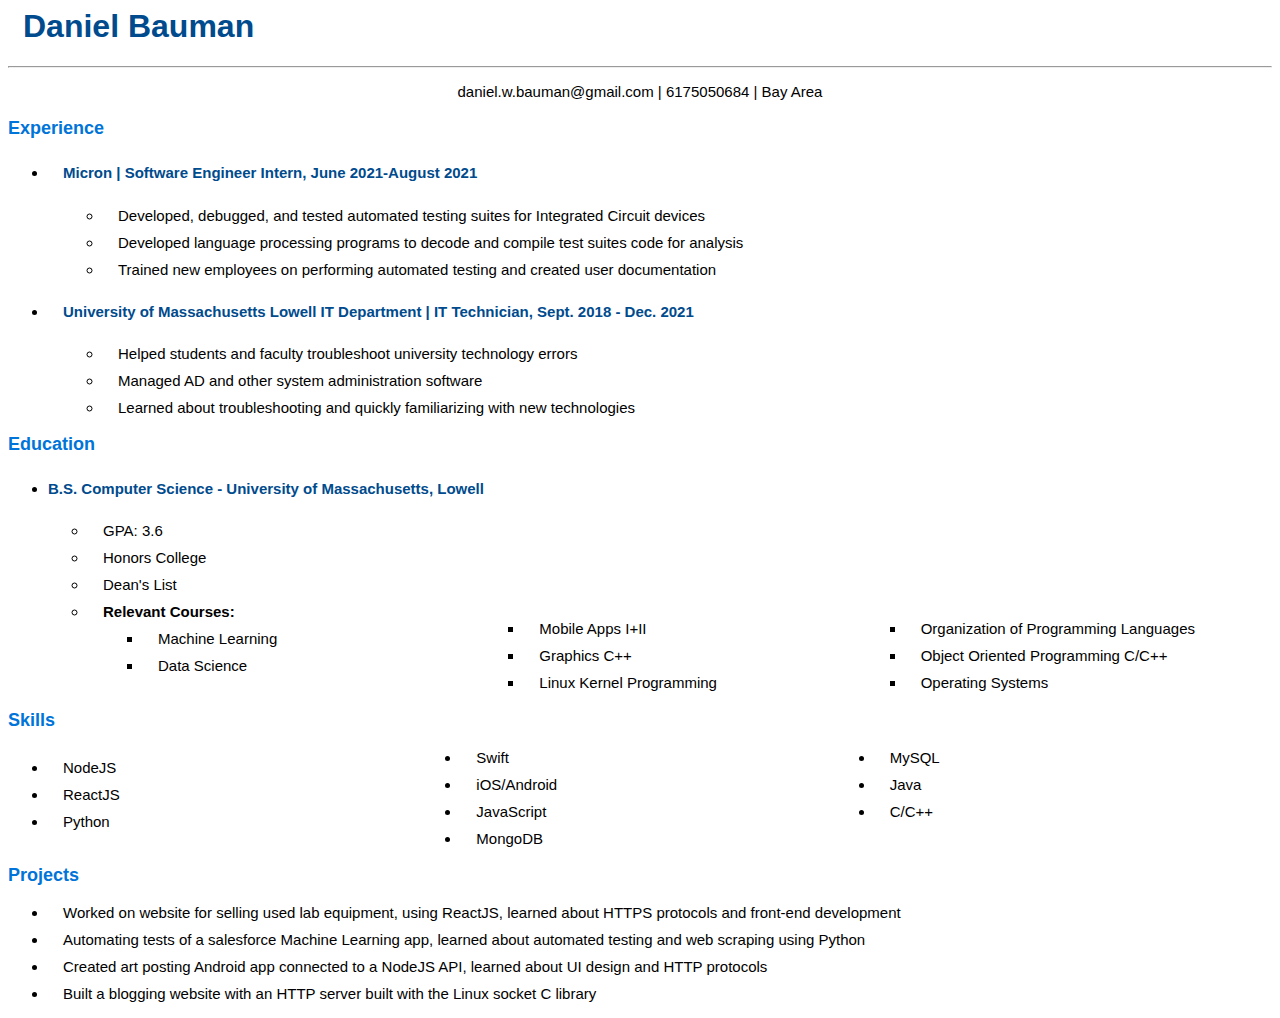
==== danielbaumanresume.html @ 148dabb6 "added resume" ====
<html>
  <head>
    <title>resume</title>
    <link rel="stylesheet" href="./resume.css" type="text/css"/>
  </head>
  <body>
    <h1>Daniel Bauman</h1>
    <hr>

    <p class="contact">daniel.w.bauman@gmail.com  | 6175050684 | Bay Area</p>

    <h3>Experience</h3>

    <ul>
      <li class="job">
        <h5>Micron | Software Engineer Intern, June 2021-August 2021</h5>
        <ul>
          <li class="job-description">
            Developed, debugged, and tested automated testing suites for Integrated Circuit devices
          </li>
          <li class="job-description">
            Developed language processing programs to decode and compile test suites code for analysis
          </li>
          <li class="job-description">
            Trained new employees on performing automated testing and created user documentation
          </li>
        </ul>
      </li>

      <li class="job">
        <h5>University of Massachusetts Lowell IT Department | IT Technician, Sept. 2018 - Dec. 2021</h5>
        <ul>
          <li class="job-description">
            Helped students and faculty troubleshoot university technology errors
          </li>
          <li class="job-description">
            Managed AD and other system administration software
          </li>
          <li class="job-description">
            Learned about troubleshooting and quickly familiarizing with new technologies
          </li>
        </ul>
      </li>
    </ul>

    <h3>Education</h3>

    <ul>
      <li><h5 class="degree">B.S. Computer Science - University of Massachusetts, Lowell</h5></li>
      <ul>
        <li class="job-description">GPA: 3.6</li>
        <li class="job-description">Honors College</li>
        <li class="job-description">Dean's List</li>
        <li class="job-description">
          <b class="courses">Relevant Courses:</b>
          <ul class="classes">
            <li class="job-description">Machine Learning</li>
            <li class="job-description">Data Science</li>
            <li class="job-description">Mobile Apps I+II</li>
            <li class="job-description">Graphics C++</li>
            <li class="job-description">Linux Kernel Programming</li>
            <li class="job-description">Organization of Programming Languages</li>
            <li class="job-description">Object Oriented Programming C/C++</li>
            <li class="job-description">Operating Systems</li>
          </ul>
        </li>
      </ul>
    </ul>

    <h3>Skills</h3>
    <ul class="classes">
      <li class="job-description">NodeJS</li>
      <li class="job-description">ReactJS</li>
      <li class="job-description">Python</li>
      <li class="job-description">Swift</li>
      <li class="job-description">iOS/Android</li>
      <li class="job-description">JavaScript</li>
      <li class="job-description">MongoDB</li>
      <li class="job-description">MySQL</li>
      <li class="job-description">Java</li>
      <li class="job-description">C/C++</li>
    </ul>


    <h3>Projects</h3>

    <div>
      <ul>
        <li class="job-description">
          Worked on website for selling used lab equipment, using ReactJS, learned about HTTPS protocols and front-end development
        </li>
        <li class="job-description">
          Automating tests of a salesforce Machine Learning app, learned about automated testing and web scraping using Python
        </li>
        <li class="job-description">
          Created art posting Android app connected to a NodeJS API, learned about UI design and HTTP protocols
        </li>
        <li class="job-description">
          Built a blogging website with an HTTP server built with the Linux socket C library
        </li>
      </ul>
    </div>
  </body>
</html>
---- resume.css ----
body {
  font-family: "Arial", sans-serif;
}

h1 {
  color: #004B8D;
  margin-left: 15px;
}

.contact {
   text-align: center;
   font-size: 15px;
}

h3 {
  color: #0074D9;
  font-size: 18px
}

h5 {
  color: #004B8D;
  font-size: 15px;
}

.job {
  padding-left: 15px;
}

.job-description {
  font-size: 15px;
  padding-left: 15px;
  margin-top: 10px;
}

.classes {
  column-count: 3;
}
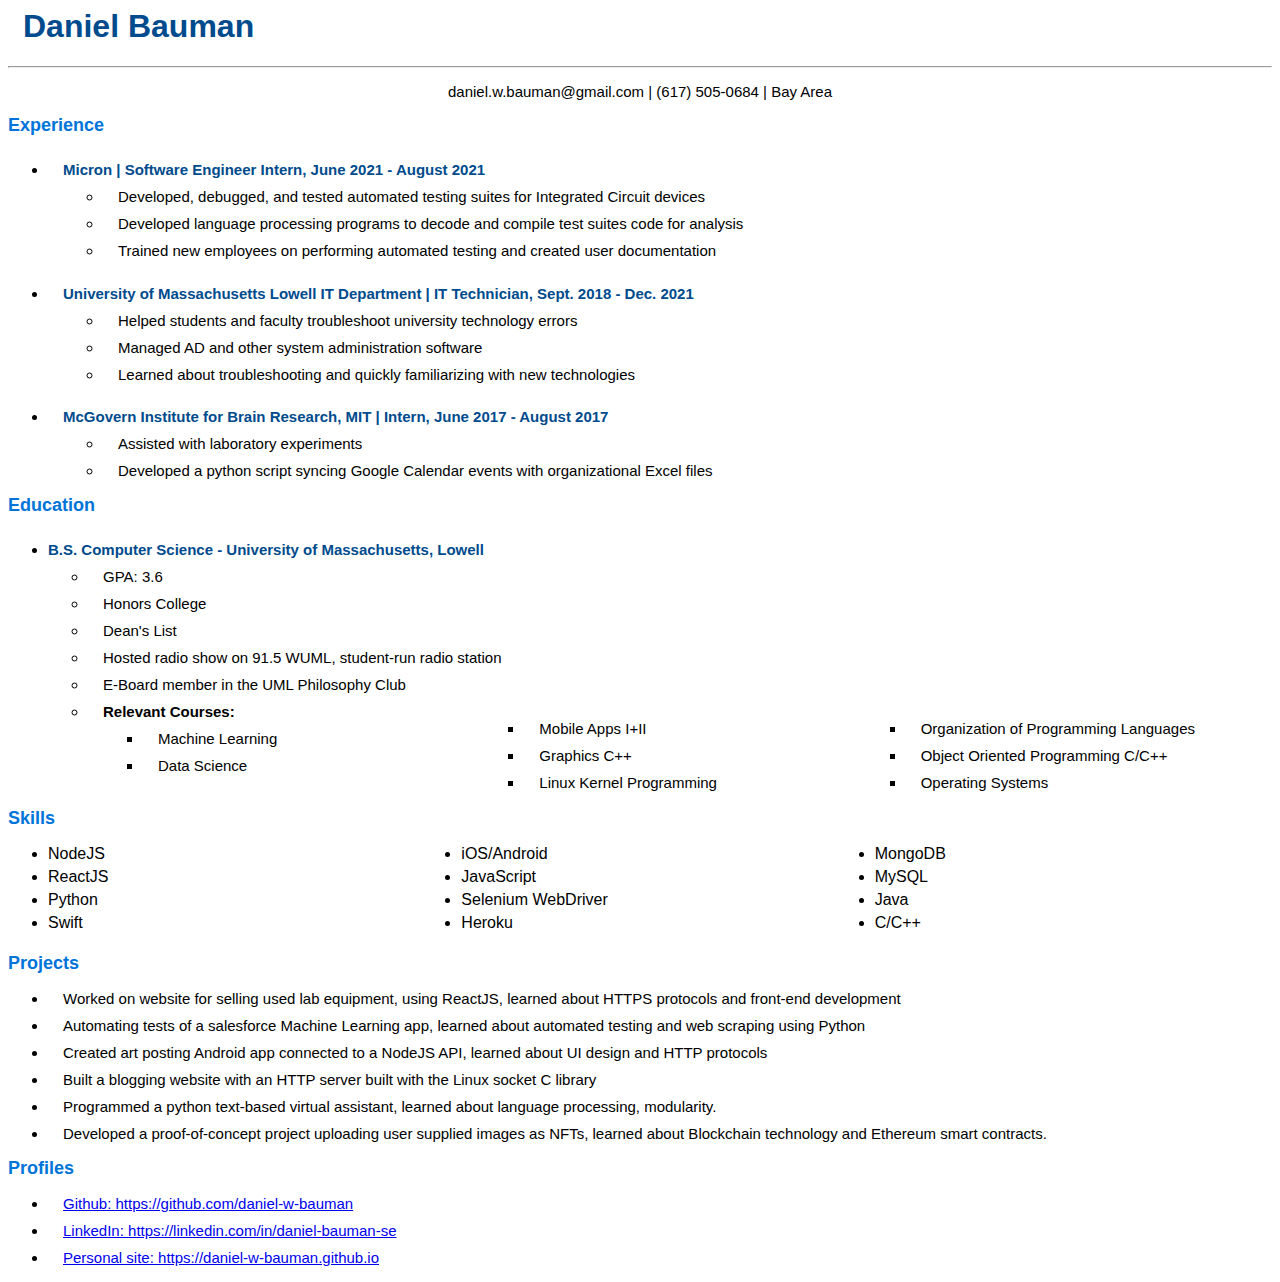
==== commit a0fde185: "updated resume" ====
--- a/danielbaumanresume.html
+++ b/danielbaumanresume.html
@@ -7,21 +7,20 @@
     <h1>Daniel Bauman</h1>
     <hr>
 
-    <p class="contact">daniel.w.bauman@gmail.com  | 6175050684 | Bay Area</p>
+    <p class="contact">daniel.w.bauman@gmail.com  | (617) 505-0684 | Bay Area</p>
 
     <h3>Experience</h3>
-
     <ul>
       <li class="job">
-        <h5>Micron | Software Engineer Intern, June 2021-August 2021</h5>
+        <h5>Micron | Software Engineer Intern, June 2021 - August 2021</h5>
         <ul>
-          <li class="job-description">
+          <li class="list-item">
             Developed, debugged, and tested automated testing suites for Integrated Circuit devices
           </li>
-          <li class="job-description">
+          <li class="list-item">
             Developed language processing programs to decode and compile test suites code for analysis
           </li>
-          <li class="job-description">
+          <li class="list-item">
             Trained new employees on performing automated testing and created user documentation
           </li>
         </ul>
@@ -30,38 +29,51 @@
       <li class="job">
         <h5>University of Massachusetts Lowell IT Department | IT Technician, Sept. 2018 - Dec. 2021</h5>
         <ul>
-          <li class="job-description">
+          <li class="list-item">
             Helped students and faculty troubleshoot university technology errors
           </li>
-          <li class="job-description">
+          <li class="list-item">
             Managed AD and other system administration software
           </li>
-          <li class="job-description">
+          <li class="list-item">
             Learned about troubleshooting and quickly familiarizing with new technologies
+          </li>
+        </ul>
+      </li>
+
+      <li class="job">
+        <h5>McGovern Institute for Brain Research, MIT | Intern, June 2017 - August 2017</h5>
+        <ul>
+          <li class="list-item">
+            Assisted with laboratory experiments
+          </li>
+          <li class="list-item">
+            Developed a python script syncing Google Calendar events with organizational Excel files
           </li>
         </ul>
       </li>
     </ul>
 
     <h3>Education</h3>
-
     <ul>
       <li><h5 class="degree">B.S. Computer Science - University of Massachusetts, Lowell</h5></li>
       <ul>
-        <li class="job-description">GPA: 3.6</li>
-        <li class="job-description">Honors College</li>
-        <li class="job-description">Dean's List</li>
-        <li class="job-description">
+        <li class="list-item">GPA: 3.6</li>
+        <li class="list-item">Honors College</li>
+        <li class="list-item">Dean's List</li>
+        <li class="list-item">Hosted radio show on 91.5 WUML, student-run radio station</li>
+        <li class="list-item">E-Board member in the UML Philosophy Club</li>
+        <li class="list-item">
           <b class="courses">Relevant Courses:</b>
           <ul class="classes">
-            <li class="job-description">Machine Learning</li>
-            <li class="job-description">Data Science</li>
-            <li class="job-description">Mobile Apps I+II</li>
-            <li class="job-description">Graphics C++</li>
-            <li class="job-description">Linux Kernel Programming</li>
-            <li class="job-description">Organization of Programming Languages</li>
-            <li class="job-description">Object Oriented Programming C/C++</li>
-            <li class="job-description">Operating Systems</li>
+            <li class="list-item">Machine Learning</li>
+            <li class="list-item">Data Science</li>
+            <li class="list-item">Mobile Apps I+II</li>
+            <li class="list-item">Graphics C++</li>
+            <li class="list-item">Linux Kernel Programming</li>
+            <li class="list-item">Organization of Programming Languages</li>
+            <li class="list-item">Object Oriented Programming C/C++</li>
+            <li class="list-item">Operating Systems</li>
           </ul>
         </li>
       </ul>
@@ -69,36 +81,51 @@
 
     <h3>Skills</h3>
     <ul class="classes">
-      <li class="job-description">NodeJS</li>
-      <li class="job-description">ReactJS</li>
-      <li class="job-description">Python</li>
-      <li class="job-description">Swift</li>
-      <li class="job-description">iOS/Android</li>
-      <li class="job-description">JavaScript</li>
-      <li class="job-description">MongoDB</li>
-      <li class="job-description">MySQL</li>
-      <li class="job-description">Java</li>
-      <li class="job-description">C/C++</li>
+      <li class="skill">NodeJS</li>
+      <li class="skill">ReactJS</li>
+      <li class="skill">Python</li>
+      <li class="skill">Swift</li>
+      <li class="skill">iOS/Android</li>
+      <li class="skill">JavaScript</li>
+      <li class="skill">Selenium WebDriver</li>
+      <li class="skill">Heroku</li>
+      <li class="skill">MongoDB</li>
+      <li class="skill">MySQL</li>
+      <li class="skill">Java</li>
+      <li class="skill">C/C++</li>
     </ul>
 
 
     <h3>Projects</h3>
 
-    <div>
-      <ul>
-        <li class="job-description">
-          Worked on website for selling used lab equipment, using ReactJS, learned about HTTPS protocols and front-end development
-        </li>
-        <li class="job-description">
-          Automating tests of a salesforce Machine Learning app, learned about automated testing and web scraping using Python
-        </li>
-        <li class="job-description">
-          Created art posting Android app connected to a NodeJS API, learned about UI design and HTTP protocols
-        </li>
-        <li class="job-description">
-          Built a blogging website with an HTTP server built with the Linux socket C library
-        </li>
-      </ul>
-    </div>
+    <ul>
+      <li class="list-item">
+        Worked on website for selling used lab equipment, using ReactJS, learned about HTTPS protocols and front-end development
+      </li>
+      <li class="list-item">
+        Automating tests of a salesforce Machine Learning app, learned about automated testing and web scraping using Python
+      </li>
+      <li class="list-item">
+        Created art posting Android app connected to a NodeJS API, learned about UI design and HTTP protocols
+      </li>
+      <li class="list-item">
+        Built a blogging website with an HTTP server built with the Linux socket C library
+      </li>
+      <li class="list-item">
+        Programmed a python text-based virtual assistant, learned about language processing, modularity.
+      </li>
+      <li class="list-item">
+        Developed a proof-of-concept project uploading user supplied images as NFTs, learned about Blockchain technology and Ethereum smart contracts.
+      </li>
+    </ul>
+
+
+    <h3>Profiles</h3>
+    <ul>
+      <li class="list-item"><a href="https://github.com/daniel-w-bauman">Github: https://github.com/daniel-w-bauman</a></li>
+      <li class="list-item"><a href="https://linkedin.com/in/daniel-bauman-se">LinkedIn: https://linkedin.com/in/daniel-bauman-se</a></li>
+      <li class="list-item"><a href="https://daniel-w-bauman.github.io">Personal site: https://daniel-w-bauman.github.io</a></li>
+    </ul>
+
   </body>
 </html>
--- a/resume.css
+++ b/resume.css
@@ -14,19 +14,22 @@
 
 h3 {
   color: #0074D9;
-  font-size: 18px
+  font-size: 18px;
+  margin-top: 10px;
+  margin-bottom: 2px;
 }
 
 h5 {
   color: #004B8D;
   font-size: 15px;
+  margin-bottom: 0px;
 }
 
 .job {
   padding-left: 15px;
 }
 
-.job-description {
+.list-item {
   font-size: 15px;
   padding-left: 15px;
   margin-top: 10px;
@@ -35,3 +38,7 @@
 .classes {
   column-count: 3;
 }
+
+.skill {
+  margin-bottom: 5px;
+}
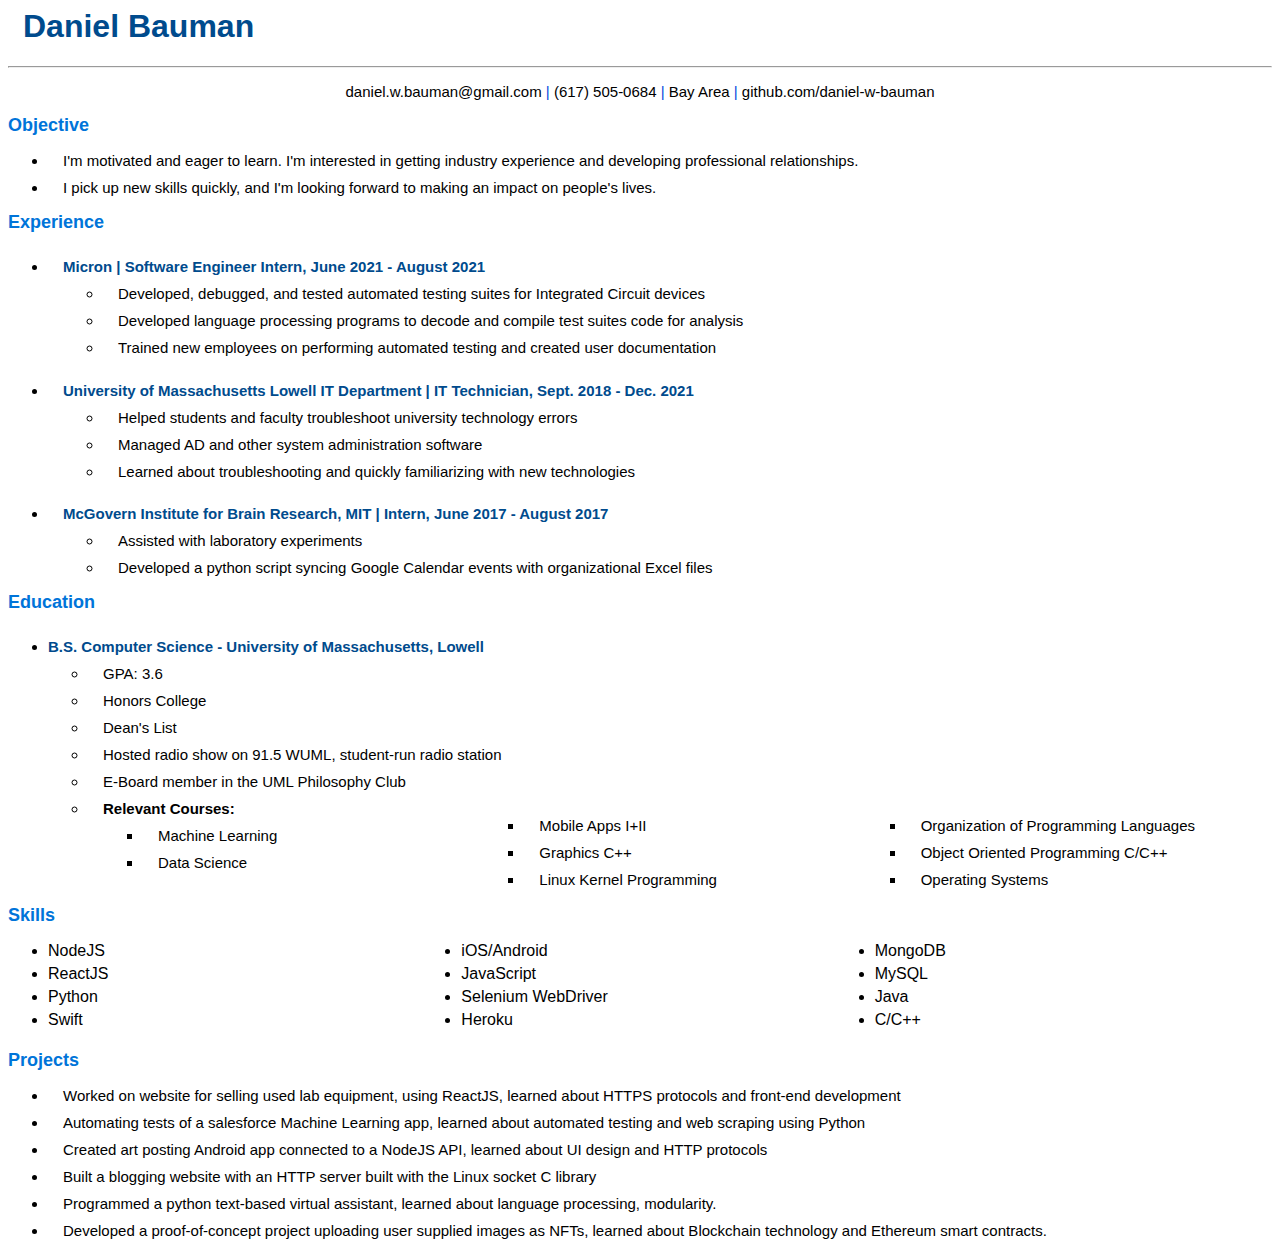
==== commit 94e39e74: "updated resume" ====
--- a/danielbaumanresume.html
+++ b/danielbaumanresume.html
@@ -7,7 +7,13 @@
     <h1>Daniel Bauman</h1>
     <hr>
 
-    <p class="contact">daniel.w.bauman@gmail.com  | (617) 505-0684 | Bay Area</p>
+    <p class="contact">daniel.w.bauman@gmail.com  <font style="color: #004BDD">|</font> (617) 505-0684 <font style="color: #004BDD">|</font> Bay Area <font style="color: #004BDD">|</font> github.com/daniel-w-bauman</p>
+
+    <h3>Objective</h3>
+    <ul>
+      <li class="list-item">I'm motivated and eager to learn. I'm interested in getting industry experience and developing professional relationships.</li>
+      <li class="list-item">I pick up new skills quickly, and I'm looking forward to making an impact on people's lives.</li>
+    </ul>
 
     <h3>Experience</h3>
     <ul>
@@ -95,9 +101,7 @@
       <li class="skill">C/C++</li>
     </ul>
 
-
     <h3>Projects</h3>
-
     <ul>
       <li class="list-item">
         Worked on website for selling used lab equipment, using ReactJS, learned about HTTPS protocols and front-end development
@@ -118,14 +122,5 @@
         Developed a proof-of-concept project uploading user supplied images as NFTs, learned about Blockchain technology and Ethereum smart contracts.
       </li>
     </ul>
-
-
-    <h3>Profiles</h3>
-    <ul>
-      <li class="list-item"><a href="https://github.com/daniel-w-bauman">Github: https://github.com/daniel-w-bauman</a></li>
-      <li class="list-item"><a href="https://linkedin.com/in/daniel-bauman-se">LinkedIn: https://linkedin.com/in/daniel-bauman-se</a></li>
-      <li class="list-item"><a href="https://daniel-w-bauman.github.io">Personal site: https://daniel-w-bauman.github.io</a></li>
-    </ul>
-
   </body>
 </html>
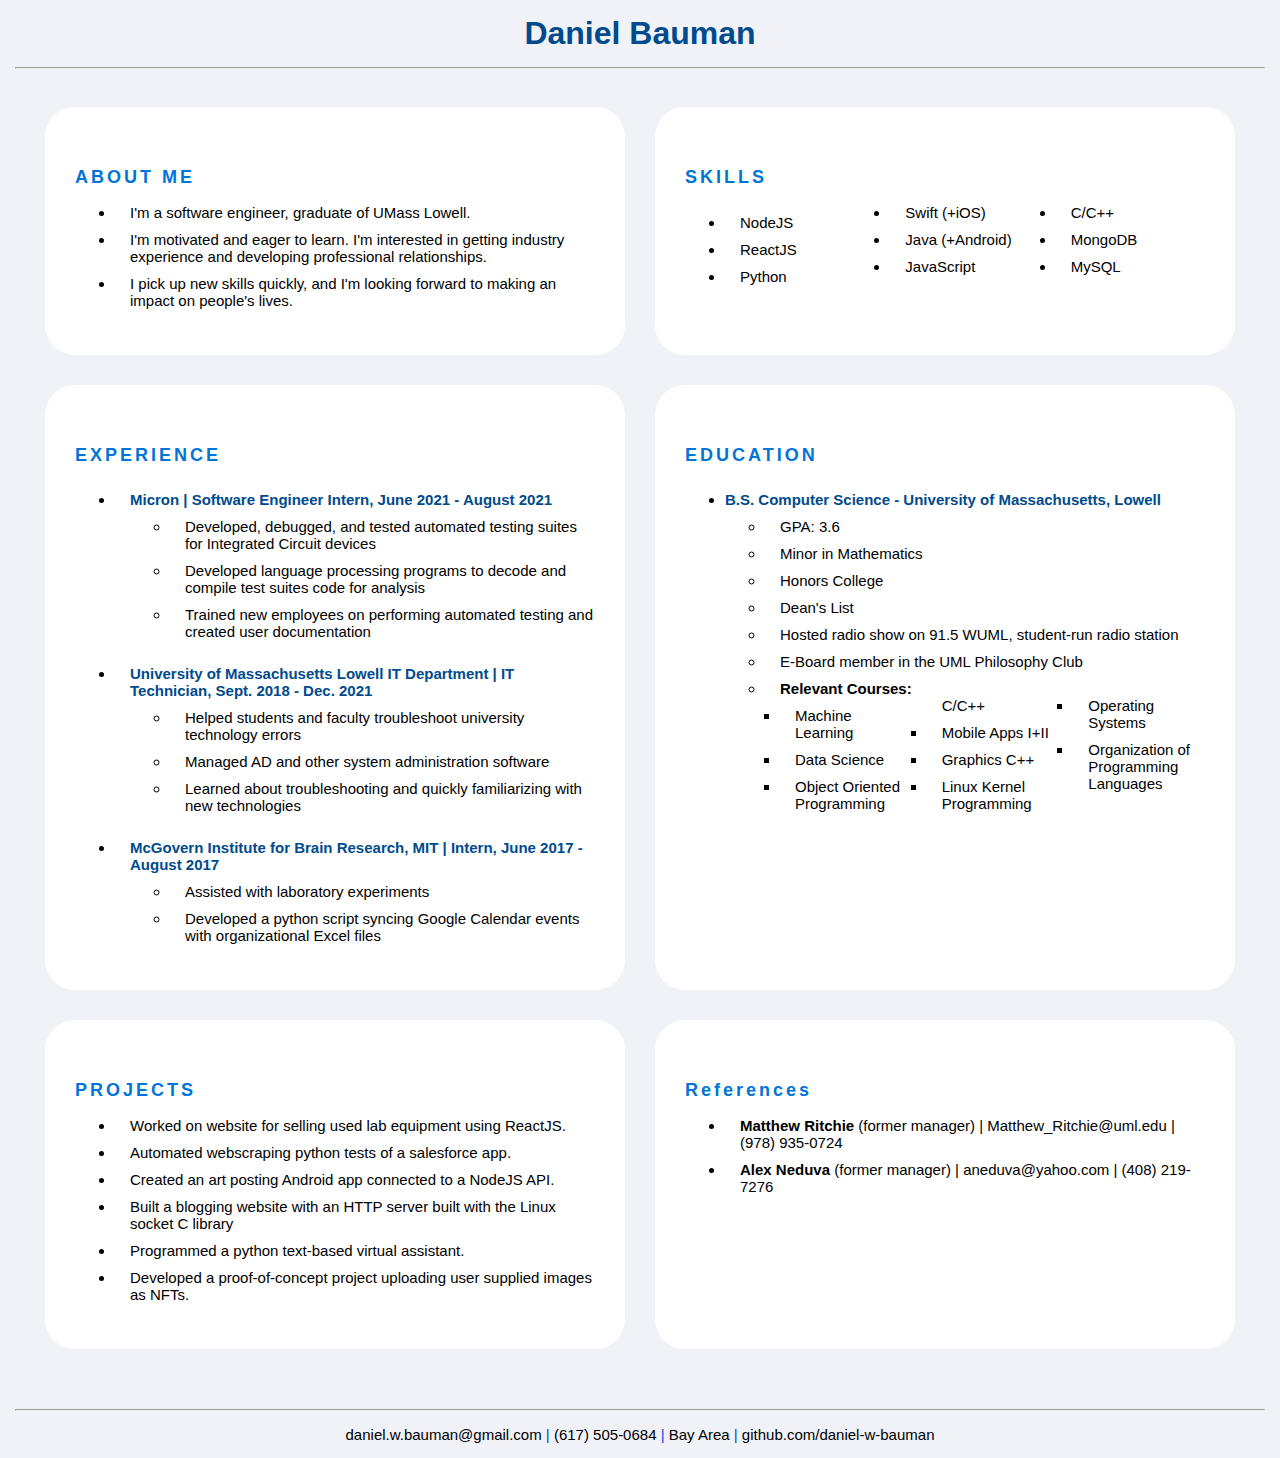
==== commit e174f76c: "updated resume - tiles" ====
--- a/danielbaumanresume.html
+++ b/danielbaumanresume.html
@@ -7,120 +7,143 @@
     <h1>Daniel Bauman</h1>
     <hr>
 
-    <p class="contact">daniel.w.bauman@gmail.com  <font style="color: #004BDD">|</font> (617) 505-0684 <font style="color: #004BDD">|</font> Bay Area <font style="color: #004BDD">|</font> github.com/daniel-w-bauman</p>
+    <table>
+      <tr>
+        <td>
+          <h3>ABOUT ME</h3>
+          <ul>
+            <li class="list-item">I'm a software engineer, graduate of UMass Lowell.</li>
+            <li class="list-item">I'm motivated and eager to learn. I'm interested in getting industry experience and developing professional relationships.</li>
+            <li class="list-item">I pick up new skills quickly, and I'm looking forward to making an impact on people's lives.</li>
+          </ul>
+        </td>
+        <td>
+          <h3>SKILLS</h3>
+          <ul class="skills">
+            <li class="list-item">NodeJS</li>
+            <li class="list-item">ReactJS</li>
+            <li class="list-item">Python</li>
+            <li class="list-item">Swift (+iOS)</li>
+            <li class="list-item">Java (+Android)</li>
+            <li class="list-item">JavaScript</li>
+            <li class="list-item">C/C++</li>
+            <li class="list-item">MongoDB</li>
+            <li class="list-item">MySQL</li>
+          </ul>
+        </td>
+      </tr>
+      <tr>
+        <td>
+          <h3>EXPERIENCE</h3>
+          <ul>
+            <li class="job">
+              <h5>Micron | Software Engineer Intern, June 2021 - August 2021</h5>
+              <ul>
+                <li class="list-item">
+                  Developed, debugged, and tested automated testing suites for Integrated Circuit devices
+                </li>
+                <li class="list-item">
+                  Developed language processing programs to decode and compile test suites code for analysis
+                </li>
+                <li class="list-item">
+                  Trained new employees on performing automated testing and created user documentation
+                </li>
+              </ul>
+            </li>
 
-    <h3>Objective</h3>
-    <ul>
-      <li class="list-item">I'm motivated and eager to learn. I'm interested in getting industry experience and developing professional relationships.</li>
-      <li class="list-item">I pick up new skills quickly, and I'm looking forward to making an impact on people's lives.</li>
-    </ul>
+            <li class="job">
+              <h5>University of Massachusetts Lowell IT Department | IT Technician, Sept. 2018 - Dec. 2021</h5>
+              <ul>
+                <li class="list-item">
+                  Helped students and faculty troubleshoot university technology errors
+                </li>
+                <li class="list-item">
+                  Managed AD and other system administration software
+                </li>
+                <li class="list-item">
+                  Learned about troubleshooting and quickly familiarizing with new technologies
+                </li>
+              </ul>
+            </li>
 
-    <h3>Experience</h3>
-    <ul>
-      <li class="job">
-        <h5>Micron | Software Engineer Intern, June 2021 - August 2021</h5>
-        <ul>
-          <li class="list-item">
-            Developed, debugged, and tested automated testing suites for Integrated Circuit devices
-          </li>
-          <li class="list-item">
-            Developed language processing programs to decode and compile test suites code for analysis
-          </li>
-          <li class="list-item">
-            Trained new employees on performing automated testing and created user documentation
-          </li>
-        </ul>
-      </li>
+            <li class="job">
+              <h5>McGovern Institute for Brain Research, MIT | Intern, June 2017 - August 2017</h5>
+              <ul>
+                <li class="list-item">
+                  Assisted with laboratory experiments
+                </li>
+                <li class="list-item">
+                  Developed a python script syncing Google Calendar events with organizational Excel files
+                </li>
+              </ul>
+            </li>
+          </ul>
+        </td>
+        <td>
+          <h3>EDUCATION</h3>
+          <ul>
+            <li><h5 class="degree">B.S. Computer Science - University of Massachusetts, Lowell</h5></li>
+            <ul>
+              <li class="list-item">GPA: 3.6</li>
+              <li class="list-item">Minor in Mathematics</li>
+              <li class="list-item">Honors College</li>
+              <li class="list-item">Dean's List</li>
+              <li class="list-item">Hosted radio show on 91.5 WUML, student-run radio station</li>
+              <li class="list-item">E-Board member in the UML Philosophy Club</li>
+              <li class="list-item">
+                <b class="courses">Relevant Courses:</b>
+                <ul class="classes">
+                  <li class="list-item">Machine Learning</li>
+                  <li class="list-item">Data Science</li>
+                  <li class="list-item">Object Oriented Programming C/C++</li>
+                  <li class="list-item">Mobile Apps I+II</li>
+                  <li class="list-item">Graphics C++</li>
+                  <li class="list-item">Linux Kernel Programming</li>
+                  <li class="list-item">Operating Systems</li>
+                  <li class="list-item">Organization of Programming Languages</li>
+                </ul>
+              </li>
+            </ul>
+          </ul>
+        </td>
+      </tr>
+      <tr>
+        <td>
+          <h3>PROJECTS</h3>
+          <ul>
+            <li class="list-item">
+              Worked on website for selling used lab equipment using ReactJS.
+            </li>
+            <li class="list-item">
+              Automated webscraping python tests of a salesforce app.
+            </li>
+            <li class="list-item">
+              Created an art posting Android app connected to a NodeJS API.
+            </li>
+            <li class="list-item">
+              Built a blogging website with an HTTP server built with the Linux socket C library
+            </li>
+            <li class="list-item">
+              Programmed a python text-based virtual assistant.
+            </li>
+            <li class="list-item">
+              Developed a proof-of-concept project uploading user supplied images as NFTs.
+            </li>
+          </ul>
+        </td>
+        <td>
+          <h3>References</h3>
+          <ul>
+            <li class="list-item"><b>Matthew Ritchie</b> (former manager) | Matthew_Ritchie@uml.edu | (978) 935-0724</li>
+            <li class="list-item"><b>Alex Neduva</b> (former manager) | aneduva@yahoo.com | (408) 219-7276</li>
+          </ul>
+        </td>
+      </tr>
+    </table>
 
-      <li class="job">
-        <h5>University of Massachusetts Lowell IT Department | IT Technician, Sept. 2018 - Dec. 2021</h5>
-        <ul>
-          <li class="list-item">
-            Helped students and faculty troubleshoot university technology errors
-          </li>
-          <li class="list-item">
-            Managed AD and other system administration software
-          </li>
-          <li class="list-item">
-            Learned about troubleshooting and quickly familiarizing with new technologies
-          </li>
-        </ul>
-      </li>
-
-      <li class="job">
-        <h5>McGovern Institute for Brain Research, MIT | Intern, June 2017 - August 2017</h5>
-        <ul>
-          <li class="list-item">
-            Assisted with laboratory experiments
-          </li>
-          <li class="list-item">
-            Developed a python script syncing Google Calendar events with organizational Excel files
-          </li>
-        </ul>
-      </li>
-    </ul>
-
-    <h3>Education</h3>
-    <ul>
-      <li><h5 class="degree">B.S. Computer Science - University of Massachusetts, Lowell</h5></li>
-      <ul>
-        <li class="list-item">GPA: 3.6</li>
-        <li class="list-item">Honors College</li>
-        <li class="list-item">Dean's List</li>
-        <li class="list-item">Hosted radio show on 91.5 WUML, student-run radio station</li>
-        <li class="list-item">E-Board member in the UML Philosophy Club</li>
-        <li class="list-item">
-          <b class="courses">Relevant Courses:</b>
-          <ul class="classes">
-            <li class="list-item">Machine Learning</li>
-            <li class="list-item">Data Science</li>
-            <li class="list-item">Mobile Apps I+II</li>
-            <li class="list-item">Graphics C++</li>
-            <li class="list-item">Linux Kernel Programming</li>
-            <li class="list-item">Organization of Programming Languages</li>
-            <li class="list-item">Object Oriented Programming C/C++</li>
-            <li class="list-item">Operating Systems</li>
-          </ul>
-        </li>
-      </ul>
-    </ul>
-
-    <h3>Skills</h3>
-    <ul class="classes">
-      <li class="skill">NodeJS</li>
-      <li class="skill">ReactJS</li>
-      <li class="skill">Python</li>
-      <li class="skill">Swift</li>
-      <li class="skill">iOS/Android</li>
-      <li class="skill">JavaScript</li>
-      <li class="skill">Selenium WebDriver</li>
-      <li class="skill">Heroku</li>
-      <li class="skill">MongoDB</li>
-      <li class="skill">MySQL</li>
-      <li class="skill">Java</li>
-      <li class="skill">C/C++</li>
-    </ul>
-
-    <h3>Projects</h3>
-    <ul>
-      <li class="list-item">
-        Worked on website for selling used lab equipment, using ReactJS, learned about HTTPS protocols and front-end development
-      </li>
-      <li class="list-item">
-        Automating tests of a salesforce Machine Learning app, learned about automated testing and web scraping using Python
-      </li>
-      <li class="list-item">
-        Created art posting Android app connected to a NodeJS API, learned about UI design and HTTP protocols
-      </li>
-      <li class="list-item">
-        Built a blogging website with an HTTP server built with the Linux socket C library
-      </li>
-      <li class="list-item">
-        Programmed a python text-based virtual assistant, learned about language processing, modularity.
-      </li>
-      <li class="list-item">
-        Developed a proof-of-concept project uploading user supplied images as NFTs, learned about Blockchain technology and Ethereum smart contracts.
-      </li>
-    </ul>
+    <div class="bottom">
+      <hr>
+      <p class="contact">daniel.w.bauman@gmail.com  <font style="color: #004BDD">|</font> (617) 505-0684 <font style="color: #004BDD">|</font> Bay Area <font style="color: #004BDD">|</font> github.com/daniel-w-bauman</p>
+    </div>
   </body>
 </html>
--- a/resume.css
+++ b/resume.css
@@ -1,10 +1,15 @@
 body {
   font-family: "Arial", sans-serif;
+  margin-left: 15px;
+  margin-right: 15px;
+  background: #f0f2f7;
 }
 
 h1 {
   color: #004B8D;
-  margin-left: 15px;
+  margin-top: 15px;
+  margin-bottom: 15px;
+  text-align: center;
 }
 
 .contact {
@@ -15,8 +20,9 @@
 h3 {
   color: #0074D9;
   font-size: 18px;
-  margin-top: 10px;
+  margin-top: 30px;
   margin-bottom: 2px;
+  letter-spacing: 3px;
 }
 
 h5 {
@@ -37,8 +43,30 @@
 
 .classes {
   column-count: 3;
+
+  padding-left: 0px;
 }
 
-.skill {
-  margin-bottom: 5px;
+.skills {
+  column-count: 3;
 }
+
+td {
+  width: 45%;
+  vertical-align: top;
+  border: 0px solid black;
+  border-radius: 30px;
+  padding: 30px;
+  margin: 30px;
+  background: white;
+
+}
+
+table {
+  border-collapse: separate;
+  border-spacing: 30px 30px;
+}
+
+.bottom {
+  margin-top: 30px;
+}
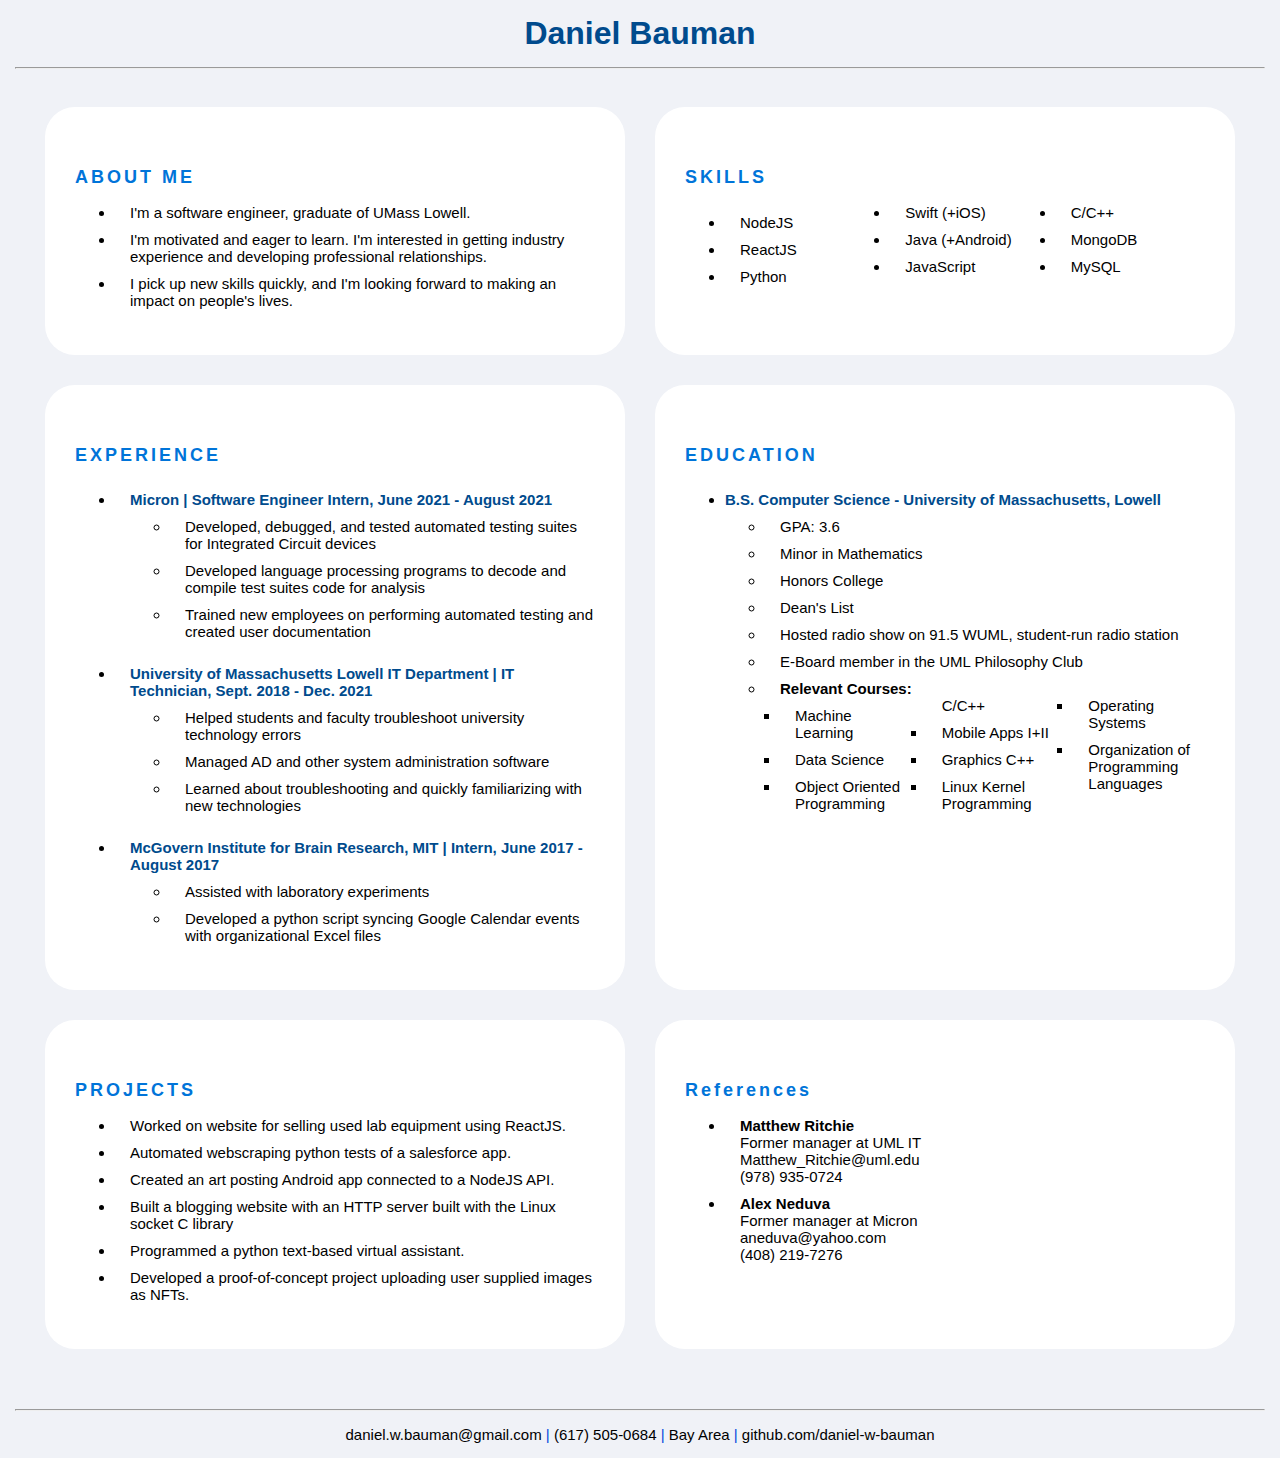
==== commit 7bfa0bc1: "updated references spacing in resume" ====
--- a/danielbaumanresume.html
+++ b/danielbaumanresume.html
@@ -134,8 +134,8 @@
         <td>
           <h3>References</h3>
           <ul>
-            <li class="list-item"><b>Matthew Ritchie</b> (former manager) | Matthew_Ritchie@uml.edu | (978) 935-0724</li>
-            <li class="list-item"><b>Alex Neduva</b> (former manager) | aneduva@yahoo.com | (408) 219-7276</li>
+            <li class="list-item"><b>Matthew Ritchie</b><br>Former manager at UML IT <br>Matthew_Ritchie@uml.edu <br>(978) 935-0724</li>
+            <li class="list-item"><b>Alex Neduva</b><br>Former manager at Micron <br>aneduva@yahoo.com <br>(408) 219-7276</li>
           </ul>
         </td>
       </tr>
